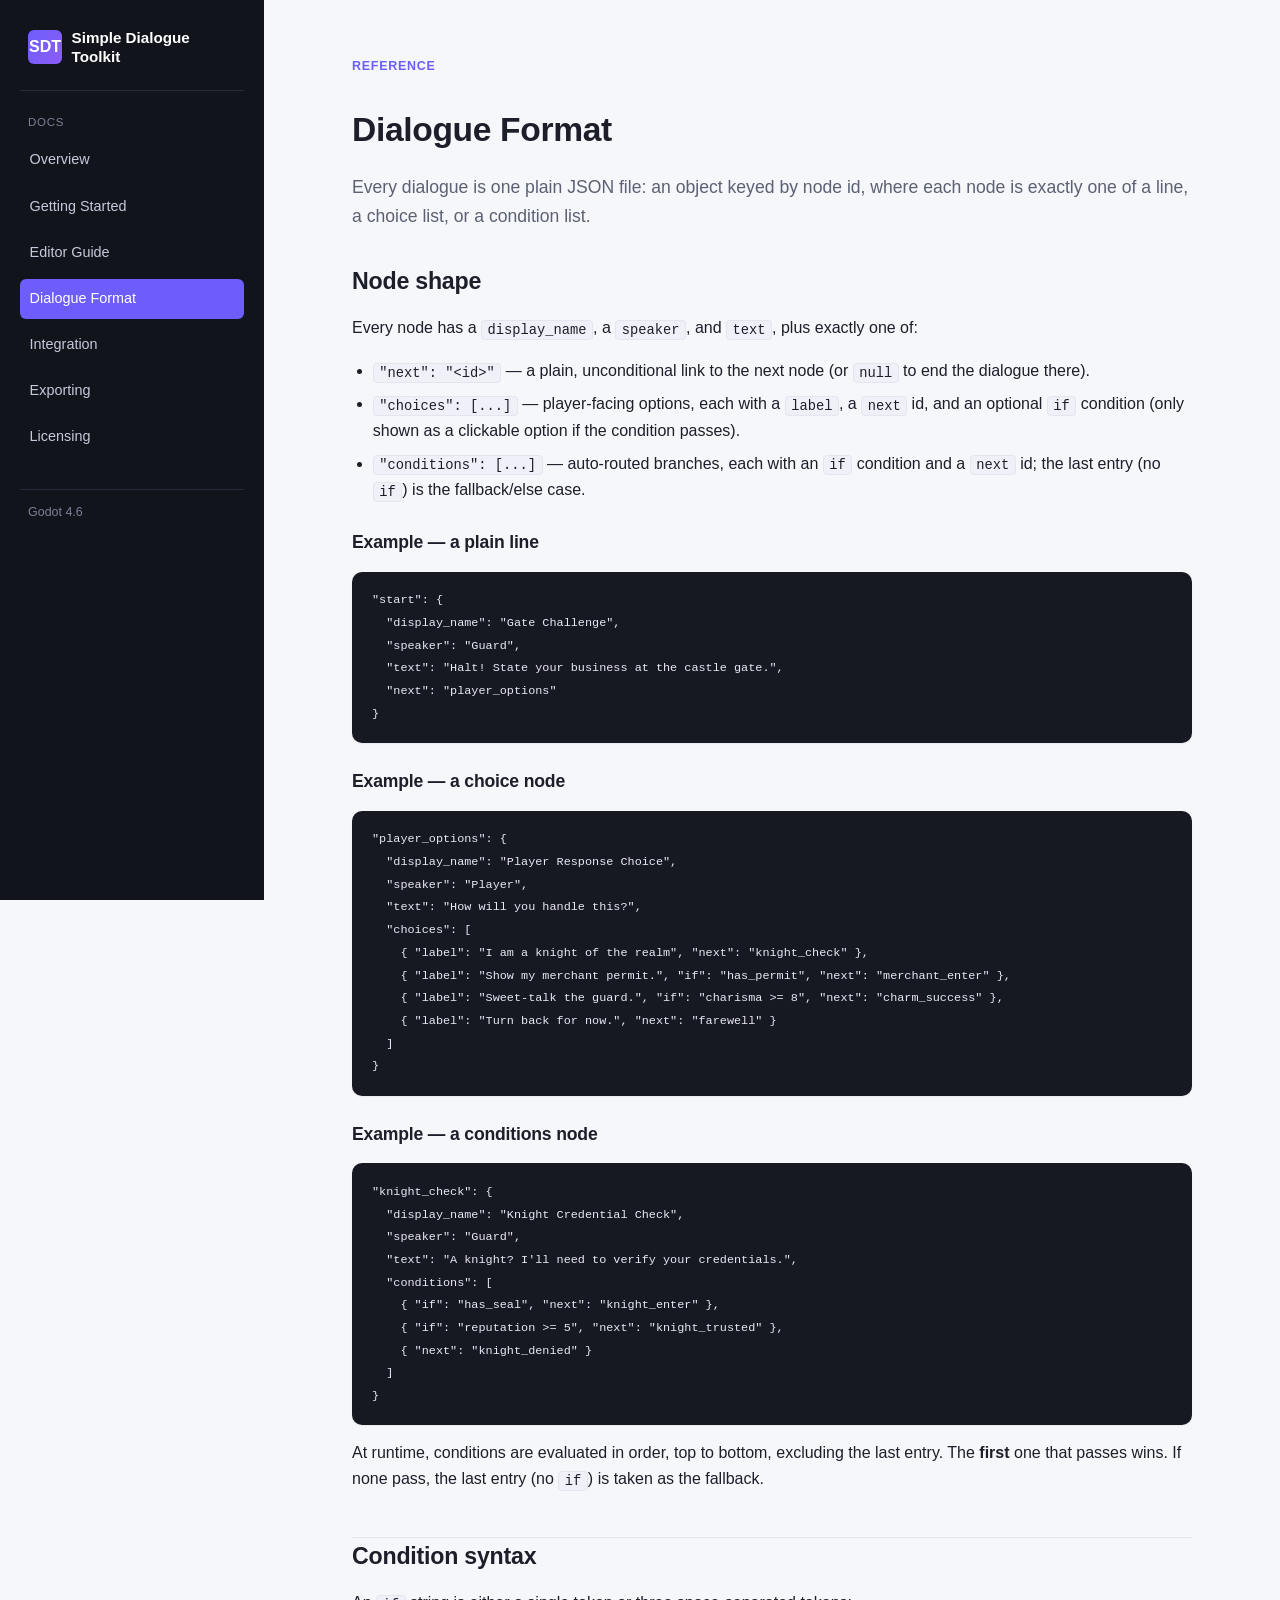
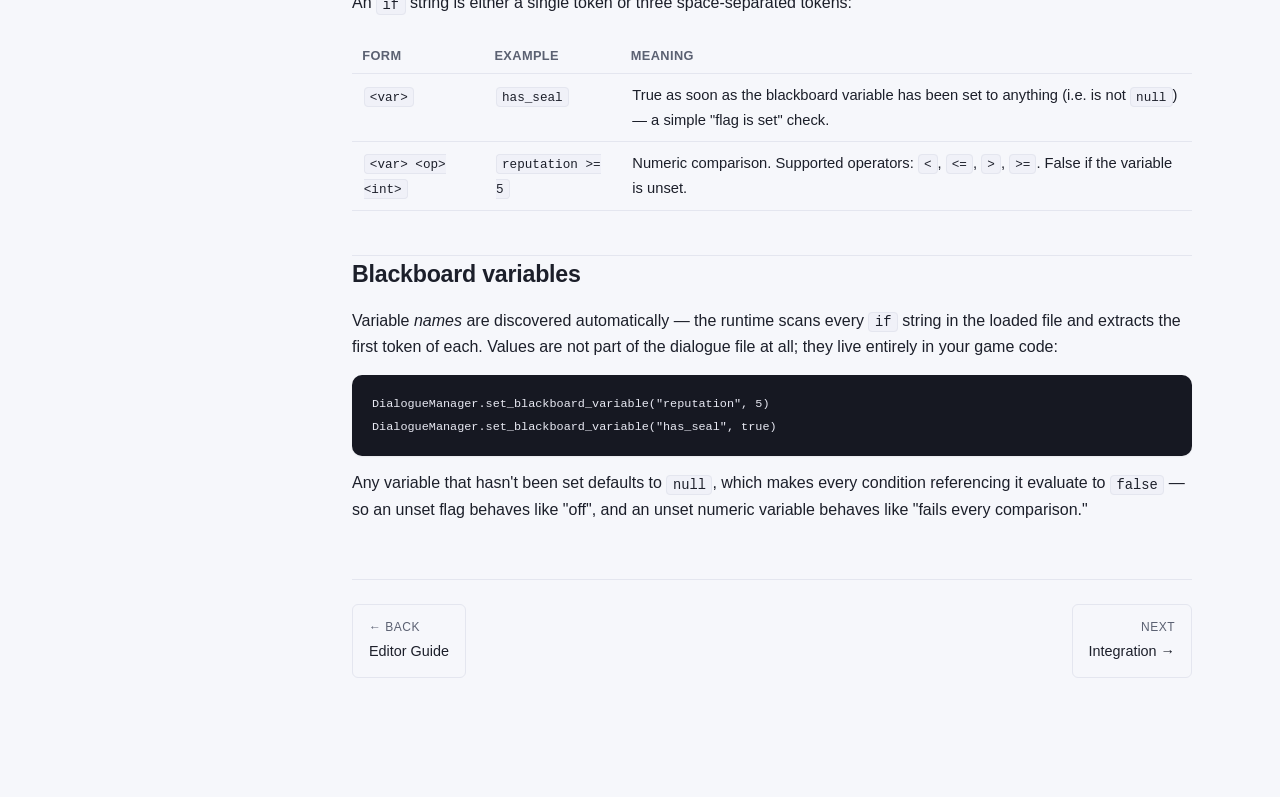
==== dialogue-format.html @ 946a5830 "Update dialogue-format.html" ====
<!DOCTYPE html>
<html lang="en">
<head>
<meta charset="UTF-8">
<meta name="viewport" content="width=device-width, initial-scale=1.0">
<title>Dialogue Format · Dialogue Graph Toolkit Docs</title>
<link rel="stylesheet" href="assets/css/style.css">
</head>
<body>
<button class="nav-toggle" aria-label="Toggle navigation">☰</button>
<div class="layout">
  <nav class="sidebar">
    <div class="sidebar-brand">
      <span class="brand-mark">SDT</span>
      <span class="brand-name">Simple Dialogue <br>Toolkit</span>
    </div>
    <div class="sidebar-section-label">Docs</div>
    <ul class="nav-list">
      <li><a href="index.html">Overview</a></li>
      <li><a href="getting-started.html">Getting Started</a></li>
      <li><a href="editor-guide.html">Editor Guide</a></li>
      <li><a href="dialogue-format.html">Dialogue Format</a></li>
      <li><a href="integration.html">Integration</a></li>
      <li><a href="exporting.html">Exporting</a></li>
      <li><a href="licensing.html">Licensing</a></li>
    </ul>
    <div class="sidebar-footer">Godot 4.6</div>
  </nav>

  <main class="content">
    <div class="content-inner">
      <div class="page-header">
        <span class="eyebrow">Reference</span>
        <h1>Dialogue Format</h1>
        <p class="lede">Every dialogue is one plain JSON file: an object keyed by node
        id, where each node is exactly one of a line, a choice list, or a condition
        list.</p>
      </div>

      <h2>Node shape</h2>
      <p>Every node has a <code>display_name</code>, a <code>speaker</code>, and
      <code>text</code>, plus exactly one of:</p>
      <ul>
        <li><code>"next": "&lt;id&gt;"</code> — a plain, unconditional link to the next
        node (or <code>null</code> to end the dialogue there).</li>
        <li><code>"choices": [...]</code> — player-facing options, each with a
        <code>label</code>, a <code>next</code> id, and an optional <code>if</code>
        condition (only shown as a clickable option if the condition passes).</li>
        <li><code>"conditions": [...]</code> — auto-routed branches, each with an
        <code>if</code> condition and a <code>next</code> id; the last entry (no
        <code>if</code>) is the fallback/else case.</li>
      </ul>

      <h3>Example — a plain line</h3>
      <pre><code>"start": {
  "display_name": "Gate Challenge",
  "speaker": "Guard",
  "text": "Halt! State your business at the castle gate.",
  "next": "player_options"
}</code></pre>

      <h3>Example — a choice node</h3>
      <pre><code>"player_options": {
  "display_name": "Player Response Choice",
  "speaker": "Player",
  "text": "How will you handle this?",
  "choices": [
    { "label": "I am a knight of the realm", "next": "knight_check" },
    { "label": "Show my merchant permit.", "if": "has_permit", "next": "merchant_enter" },
    { "label": "Sweet-talk the guard.", "if": "charisma >= 8", "next": "charm_success" },
    { "label": "Turn back for now.", "next": "farewell" }
  ]
}</code></pre>

      <h3>Example — a conditions node</h3>
      <pre><code>"knight_check": {
  "display_name": "Knight Credential Check",
  "speaker": "Guard",
  "text": "A knight? I'll need to verify your credentials.",
  "conditions": [
    { "if": "has_seal", "next": "knight_enter" },
    { "if": "reputation >= 5", "next": "knight_trusted" },
    { "next": "knight_denied" }
  ]
}</code></pre>
      <p>At runtime, conditions are evaluated in order, top to bottom, excluding the
      last entry. The <strong>first</strong> one that passes wins. If none pass, the
      last entry (no <code>if</code>) is taken as the fallback.</p>

      <h2>Condition syntax</h2>
      <p>An <code>if</code> string is either a single token or three space-separated
      tokens:</p>
      <table>
        <tr><th>Form</th><th>Example</th><th>Meaning</th></tr>
        <tr>
          <td><code>&lt;var&gt;</code></td>
          <td><code>has_seal</code></td>
          <td>True as soon as the blackboard variable has been set to anything (i.e. is
          not <code>null</code>) — a simple "flag is set" check.</td>
        </tr>
        <tr>
          <td><code>&lt;var&gt; &lt;op&gt; &lt;int&gt;</code></td>
          <td><code>reputation &gt;= 5</code></td>
          <td>Numeric comparison. Supported operators:
          <code>&lt;</code>, <code>&lt;=</code>, <code>&gt;</code>, <code>&gt;=</code>.
          False if the variable is unset.</td>
        </tr>
      </table>

      <h2>Blackboard variables</h2>
      <p>Variable <em>names</em> are discovered automatically — the runtime scans every
      <code>if</code> string in the loaded file and extracts the first token of each.
      Values are not part of the dialogue file at all; they live entirely in your game
      code:</p>
      <pre><code>DialogueManager.set_blackboard_variable("reputation", 5)
DialogueManager.set_blackboard_variable("has_seal", true)</code></pre>
      <p>Any variable that hasn't been set defaults to <code>null</code>, which makes
      every condition referencing it evaluate to <code>false</code> — so an
      unset flag behaves like "off", and an unset numeric variable behaves like
      "fails every comparison."</p>

      <div class="next-prev">
        <a href="editor-guide.html">
          <span class="direction">← Back</span>
          Editor Guide
        </a>
        <a class="to-end" href="integration.html">
          <span class="direction">Next</span>
          Integration →
        </a>
      </div>
    </div>
  </main>
</div>
<script src="assets/js/site.js"></script>
</body>
</html>
---- assets/css/style.css ----
/* ==========================================================================
   Dialogue Graph Toolkit — Documentation Site Stylesheet
   --------------------------------------------------------------------------
   Everything you're likely to want to reskin lives in the :root variables
   below. Change a color or font here and it updates across every page.
   ========================================================================== */

:root {
  /* Brand */
  --color-primary: #6d5efc;
  --color-primary-dark: #5645e0;
  --color-primary-light: #efedff;

  /* Accents (mirrors the editor's node-type coloring language) */
  --color-accent-amber: #e8a33d;   /* conditional choices */
  --color-accent-purple: #8b5cf6;  /* condition branches */
  --color-accent-green: #2fb673;   /* success / reachable */
  --color-accent-red: #e35d6a;     /* warnings / delete actions */

  /* Sidebar */
  --sidebar-width: 264px;
  --color-sidebar-bg: #12141c;
  --color-sidebar-bg-alt: #1a1d29;
  --color-sidebar-text: #c7c9db;
  --color-sidebar-text-muted: #7d8096;
  --color-sidebar-border: #262a3a;

  /* Content surface */
  --color-bg: #f6f7fb;
  --color-surface: #ffffff;
  --color-surface-alt: #f0f1f8;
  --color-text: #1c1f2a;
  --color-text-muted: #5b6172;
  --color-border: #e4e6ef;

  /* Code */
  --color-code-bg: #161822;
  --color-code-text: #e8e9f3;
  --color-code-muted: #8890b5;

  /* Type */
  --font-sans: "Inter", -apple-system, BlinkMacSystemFont, "Segoe UI", Roboto,
    Helvetica, Arial, sans-serif;
  --font-mono: "JetBrains Mono", "Fira Code", SFMono-Regular, Consolas,
    "Liberation Mono", Menlo, monospace;

  /* Misc */
  --radius-sm: 6px;
  --radius-md: 10px;
  --radius-lg: 16px;
  --shadow-sm: 0 1px 2px rgba(15, 17, 23, 0.06);
  --shadow-md: 0 8px 24px rgba(15, 17, 23, 0.08);
  --content-max-width: 840px;
  --transition: 150ms ease;
}

/* Optional: automatic dark mode for the content surface.
   Delete this block if you'd rather keep a single fixed theme. */
@media (prefers-color-scheme: dark) {
  :root {
    --color-bg: #0f1117;
    --color-surface: #171a24;
    --color-surface-alt: #1d2130;
    --color-text: #e7e8f2;
    --color-text-muted: #9799b3;
    --color-border: #2b2f42;
    --color-primary-light: #221f3d;
  }
}

/* ── Reset & base ─────────────────────────────────────────────────────── */

*,
*::before,
*::after {
  box-sizing: border-box;
}

html {
  scroll-behavior: smooth;
}

body {
  margin: 0;
  font-family: var(--font-sans);
  background: var(--color-bg);
  color: var(--color-text);
  line-height: 1.65;
  -webkit-font-smoothing: antialiased;
}

img {
  max-width: 100%;
  display: block;
}

a {
  color: var(--color-primary);
  text-decoration: none;
}

a:hover {
  text-decoration: underline;
}

h1, h2, h3, h4 {
  line-height: 1.25;
  font-weight: 700;
  letter-spacing: -0.01em;
  scroll-margin-top: 2rem;
}

h1 { font-size: 2.1rem; }
h2 {
  font-size: 1.45rem;
  margin-top: 2.75rem;
  padding-top: 0.25rem;
  border-top: 1px solid var(--color-border);
}
h2:first-of-type { border-top: none; margin-top: 1.5rem; }
h3 { font-size: 1.1rem; margin-top: 1.75rem; }

p { margin: 0.9em 0; }

ul, ol {
  padding-left: 1.3em;
}
li { margin: 0.4em 0; }

code {
  font-family: var(--font-mono);
  font-size: 0.86em;
  background: var(--color-surface-alt);
  border: 1px solid var(--color-border);
  padding: 0.12em 0.4em;
  border-radius: 4px;
}

pre {
  background: var(--color-code-bg);
  color: var(--color-code-text);
  padding: 1.1rem 1.25rem;
  border-radius: var(--radius-md);
  overflow-x: auto;
  font-size: 0.86rem;
  box-shadow: var(--shadow-sm);
}

pre code {
  background: none;
  border: none;
  padding: 0;
  color: inherit;
}

kbd {
  font-family: var(--font-mono);
  font-size: 0.82em;
  background: var(--color-surface-alt);
  border: 1px solid var(--color-border);
  border-bottom-width: 2px;
  border-radius: 5px;
  padding: 0.1em 0.5em;
}

hr {
  border: none;
  border-top: 1px solid var(--color-border);
  margin: 2.5rem 0;
}

table {
  width: 100%;
  border-collapse: collapse;
  margin: 1.25rem 0;
  font-size: 0.92rem;
}

th, td {
  text-align: left;
  padding: 0.6em 0.8em;
  border-bottom: 1px solid var(--color-border);
  vertical-align: top;
}

th {
  color: var(--color-text-muted);
  font-weight: 600;
  font-size: 0.8rem;
  text-transform: uppercase;
  letter-spacing: 0.03em;
}

/* ── Layout ───────────────────────────────────────────────────────────── */

.layout {
  display: flex;
  min-height: 100vh;
}

.sidebar {
  width: var(--sidebar-width);
  flex-shrink: 0;
  background: var(--color-sidebar-bg);
  color: var(--color-sidebar-text);
  padding: 1.75rem 1.25rem 2rem;
  position: sticky;
  top: 0;
  height: 100vh;
  overflow-y: auto;
}

.sidebar-brand {
  display: flex;
  align-items: center;
  gap: 0.6rem;
  padding: 0 0.5rem 1.5rem;
  margin-bottom: 0.75rem;
  border-bottom: 1px solid var(--color-sidebar-border);
}

.brand-mark {
  display: inline-flex;
  align-items: center;
  justify-content: center;
  width: 34px;
  height: 34px;
  border-radius: var(--radius-sm);
  background: linear-gradient(135deg, var(--color-primary), var(--color-accent-purple));
  color: #fff;
  font-weight: 700;
  font-size: 1rem;
  flex-shrink: 0;
}

.brand-name {
  font-weight: 700;
  font-size: 0.95rem;
  color: #fff;
  line-height: 1.25;
}

.sidebar-section-label {
  font-size: 0.72rem;
  text-transform: uppercase;
  letter-spacing: 0.06em;
  color: var(--color-sidebar-text-muted);
  padding: 0 0.5rem;
  margin: 1.4rem 0 0.5rem;
}

.nav-list {
  list-style: none;
  padding: 0;
  margin: 0;
}

.nav-list a {
  display: block;
  padding: 0.5rem 0.6rem;
  border-radius: var(--radius-sm);
  color: var(--color-sidebar-text);
  font-size: 0.9rem;
  font-weight: 500;
  text-decoration: none;
  transition: background var(--transition), color var(--transition);
}

.nav-list a:hover {
  background: var(--color-sidebar-bg-alt);
  color: #fff;
}

.nav-list a.active {
  background: var(--color-primary);
  color: #fff;
}

.sidebar-footer {
  margin-top: 2rem;
  padding: 0.75rem 0.5rem 0;
  border-top: 1px solid var(--color-sidebar-border);
  font-size: 0.78rem;
  color: var(--color-sidebar-text-muted);
}

.nav-toggle {
  display: none;
  position: fixed;
  top: 0.9rem;
  left: 0.9rem;
  z-index: 40;
  width: 40px;
  height: 40px;
  border-radius: var(--radius-sm);
  border: 1px solid var(--color-border);
  background: var(--color-surface);
  box-shadow: var(--shadow-sm);
  font-size: 1.1rem;
  cursor: pointer;
}

.content {
  flex: 1;
  min-width: 0;
  padding: 3.25rem 3rem 6rem;
}

.content-inner {
  max-width: var(--content-max-width);
  margin: 0 auto;
}

.page-header {
  margin-bottom: 2rem;
}

.eyebrow {
  display: inline-block;
  font-size: 0.78rem;
  font-weight: 700;
  text-transform: uppercase;
  letter-spacing: 0.06em;
  color: var(--color-primary);
  margin-bottom: 0.6rem;
}

.lede {
  font-size: 1.1rem;
  color: var(--color-text-muted);
  margin-top: 0.5rem;
}

/* ── Components ───────────────────────────────────────────────────────── */

.callout {
  border: 1px solid var(--color-border);
  border-left-width: 4px;
  background: var(--color-surface-alt);
  border-radius: var(--radius-sm);
  padding: 0.9rem 1.1rem;
  margin: 1.5rem 0;
  font-size: 0.94rem;
}

.callout p:first-child { margin-top: 0; }
.callout p:last-child { margin-bottom: 0; }

.callout-title {
  font-weight: 700;
  font-size: 0.82rem;
  text-transform: uppercase;
  letter-spacing: 0.04em;
  margin-bottom: 0.35rem;
  display: block;
}

.callout--note {
  border-left-color: var(--color-primary);
}
.callout--note .callout-title { color: var(--color-primary-dark); }

.callout--warning {
  border-left-color: var(--color-accent-amber);
  background: #fdf6e9;
}
.callout--warning .callout-title { color: #a8722a; }

.callout--bug {
  border-left-color: var(--color-accent-red);
  background: #fdedee;
}
.callout--bug .callout-title { color: #b5333f; }

@media (prefers-color-scheme: dark) {
  .callout--warning { background: #2a2313; }
  .callout--bug { background: #2c1618; }
}

.card-grid {
  display: grid;
  grid-template-columns: repeat(auto-fit, minmax(220px, 1fr));
  gap: 1rem;
  margin: 1.75rem 0;
}

.card {
  background: var(--color-surface);
  border: 1px solid var(--color-border);
  border-radius: var(--radius-md);
  padding: 1.25rem;
  box-shadow: var(--shadow-sm);
}

.card h3 {
  margin-top: 0;
  font-size: 1rem;
  display: flex;
  align-items: center;
  gap: 0.5rem;
}

.card p {
  font-size: 0.9rem;
  color: var(--color-text-muted);
  margin-bottom: 0;
}

.dot {
  display: inline-block;
  width: 9px;
  height: 9px;
  border-radius: 50%;
  flex-shrink: 0;
}

.dot--choice { background: var(--color-primary); }
.dot--choice-if { background: var(--color-accent-amber); }
.dot--condition { background: var(--color-accent-purple); }
.dot--else { background: var(--color-text-muted); }

.badge {
  display: inline-block;
  font-size: 0.72rem;
  font-weight: 700;
  padding: 0.15em 0.55em;
  border-radius: 999px;
  background: var(--color-primary-light);
  color: var(--color-primary-dark);
  text-transform: uppercase;
  letter-spacing: 0.03em;
}

.hero {
  background: linear-gradient(160deg, var(--color-primary) 0%, var(--color-accent-purple) 100%);
  color: #fff;
  border-radius: var(--radius-lg);
  padding: 2.5rem 2.5rem;
  margin-bottom: 2.5rem;
  box-shadow: var(--shadow-md);
}

.hero h1 {
  color: #fff;
  margin-top: 0;
}

.hero p {
  color: rgba(255, 255, 255, 0.9);
  font-size: 1.05rem;
  max-width: 60ch;
}

.hero-actions {
  display: flex;
  gap: 0.75rem;
  margin-top: 1.5rem;
  flex-wrap: wrap;
}

.btn {
  display: inline-flex;
  align-items: center;
  gap: 0.4rem;
  padding: 0.55rem 1.1rem;
  border-radius: var(--radius-sm);
  font-weight: 600;
  font-size: 0.9rem;
  text-decoration: none;
  transition: transform var(--transition), box-shadow var(--transition);
}

.btn:hover { text-decoration: none; transform: translateY(-1px); }

.btn--light {
  background: #fff;
  color: var(--color-primary-dark);
}

.btn--outline {
  background: transparent;
  color: #fff;
  border: 1px solid rgba(255, 255, 255, 0.6);
}

.next-prev {
  display: flex;
  justify-content: space-between;
  gap: 1rem;
  margin-top: 3.5rem;
  padding-top: 1.5rem;
  border-top: 1px solid var(--color-border);
  font-size: 0.9rem;
}

.next-prev a {
  display: block;
  padding: 0.8rem 1rem;
  border: 1px solid var(--color-border);
  border-radius: var(--radius-sm);
  color: var(--color-text);
  max-width: 48%;
}

.next-prev a:hover {
  border-color: var(--color-primary);
  text-decoration: none;
}

.next-prev .direction {
  display: block;
  font-size: 0.75rem;
  color: var(--color-text-muted);
  text-transform: uppercase;
  letter-spacing: 0.04em;
  margin-bottom: 0.15rem;
}

.next-prev .to-end { margin-left: auto; text-align: right; }

/* ── Responsive ───────────────────────────────────────────────────────── */

@media (max-width: 900px) {
  .nav-toggle { display: block; }

  .sidebar {
    position: fixed;
    left: 0;
    top: 0;
    z-index: 30;
    transform: translateX(-100%);
    transition: transform var(--transition);
    box-shadow: var(--shadow-md);
  }

  .sidebar.open {
    transform: translateX(0);
  }

  .content {
    padding: 5rem 1.4rem 4rem;
  }

  .hero {
    padding: 2rem 1.5rem;
  }
}
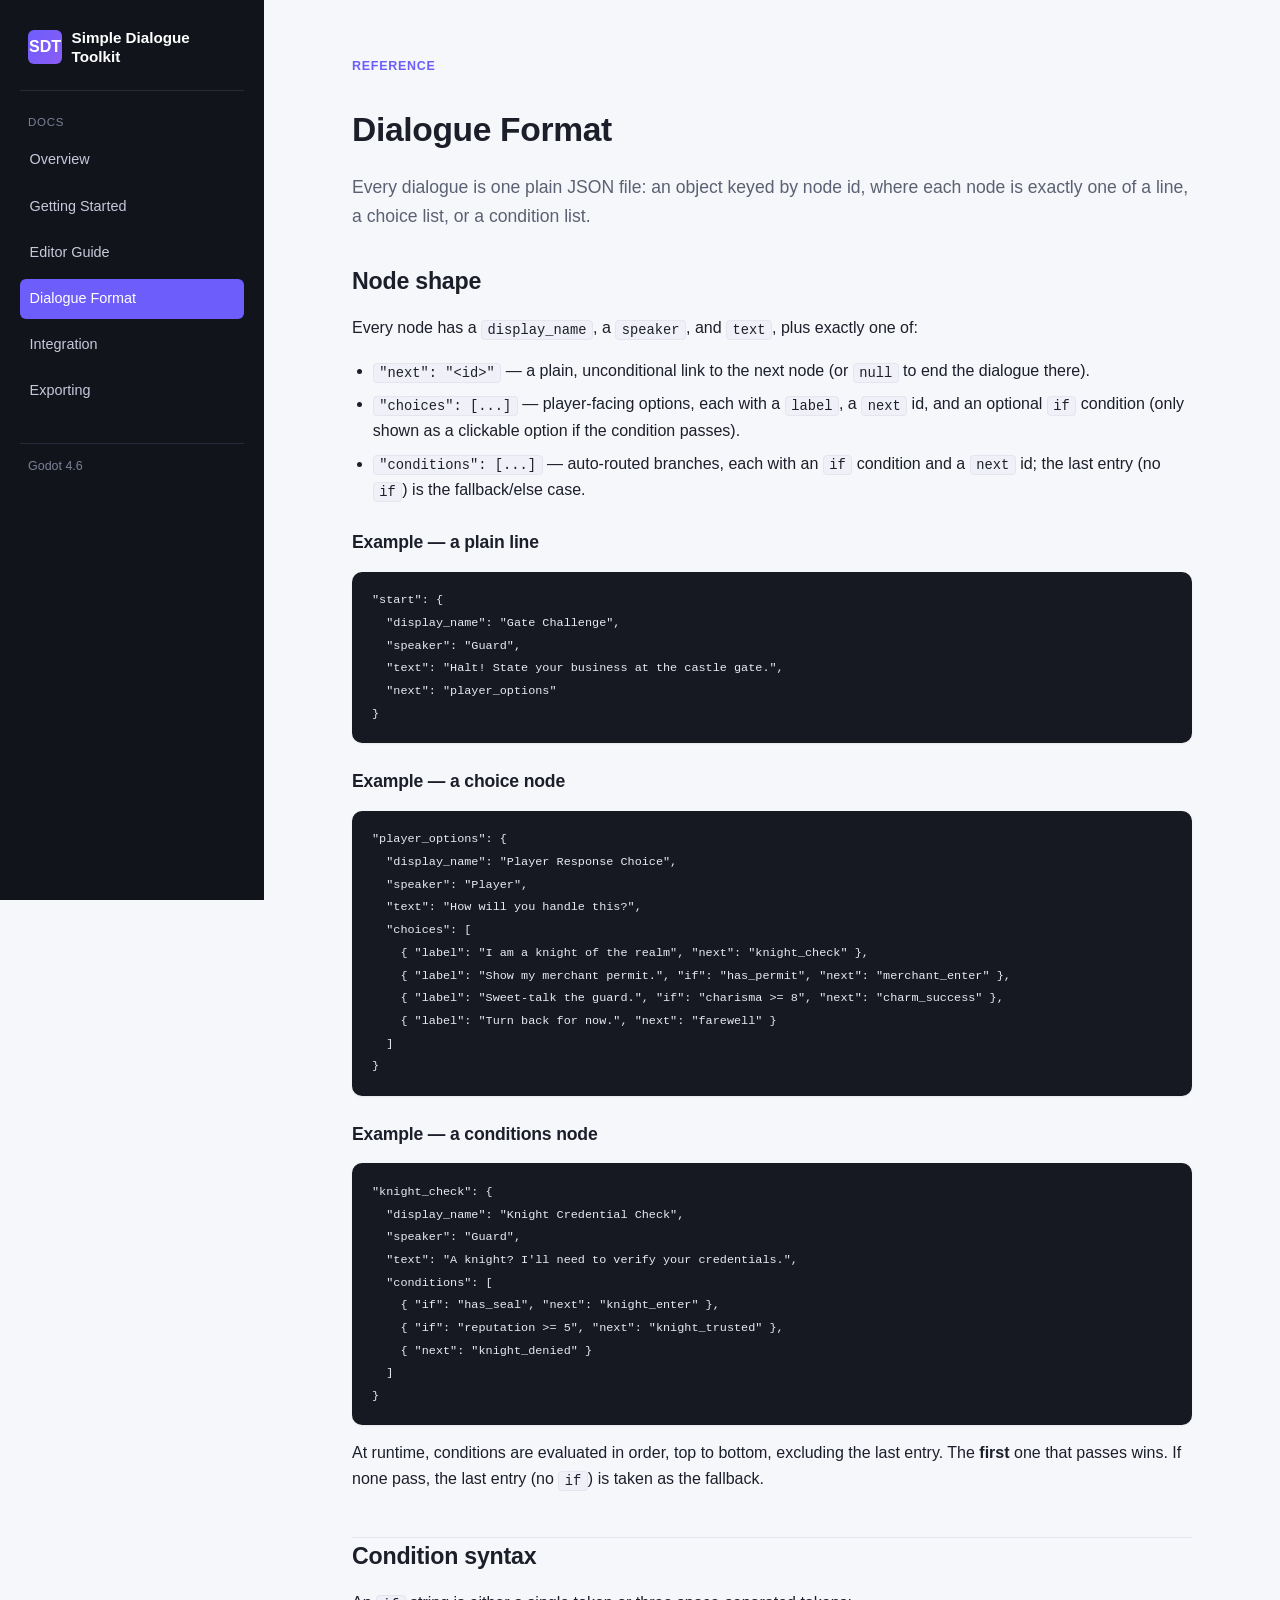
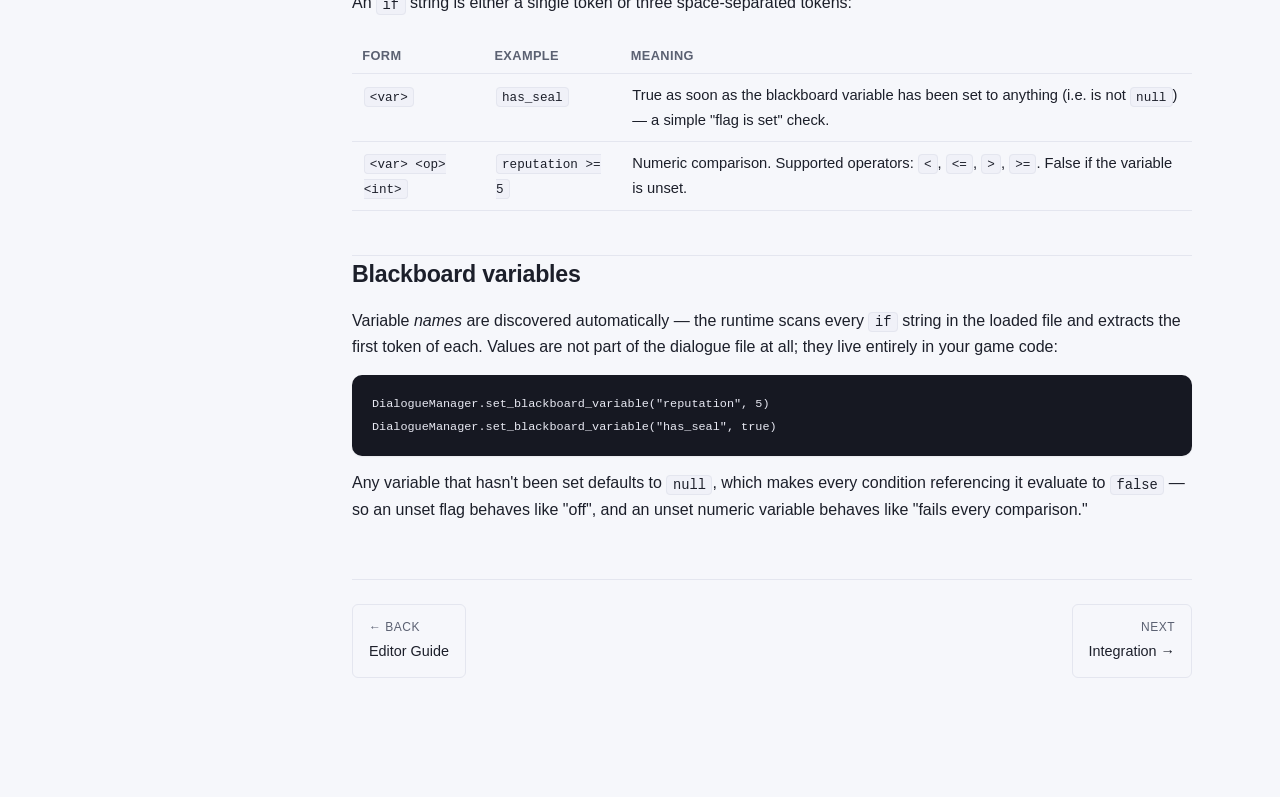
==== commit 734d2eae: "update update" ====
--- a/dialogue-format.html
+++ b/dialogue-format.html
@@ -12,7 +12,7 @@
   <nav class="sidebar">
     <div class="sidebar-brand">
       <span class="brand-mark">SDT</span>
-      <span class="brand-name">Simple Dialogue <br>Toolkit</span>
+      <span class="brand-name">Simple Dialogue<br>Toolkit</span>
     </div>
     <div class="sidebar-section-label">Docs</div>
     <ul class="nav-list">
@@ -22,7 +22,6 @@
       <li><a href="dialogue-format.html">Dialogue Format</a></li>
       <li><a href="integration.html">Integration</a></li>
       <li><a href="exporting.html">Exporting</a></li>
-      <li><a href="licensing.html">Licensing</a></li>
     </ul>
     <div class="sidebar-footer">Godot 4.6</div>
   </nav>
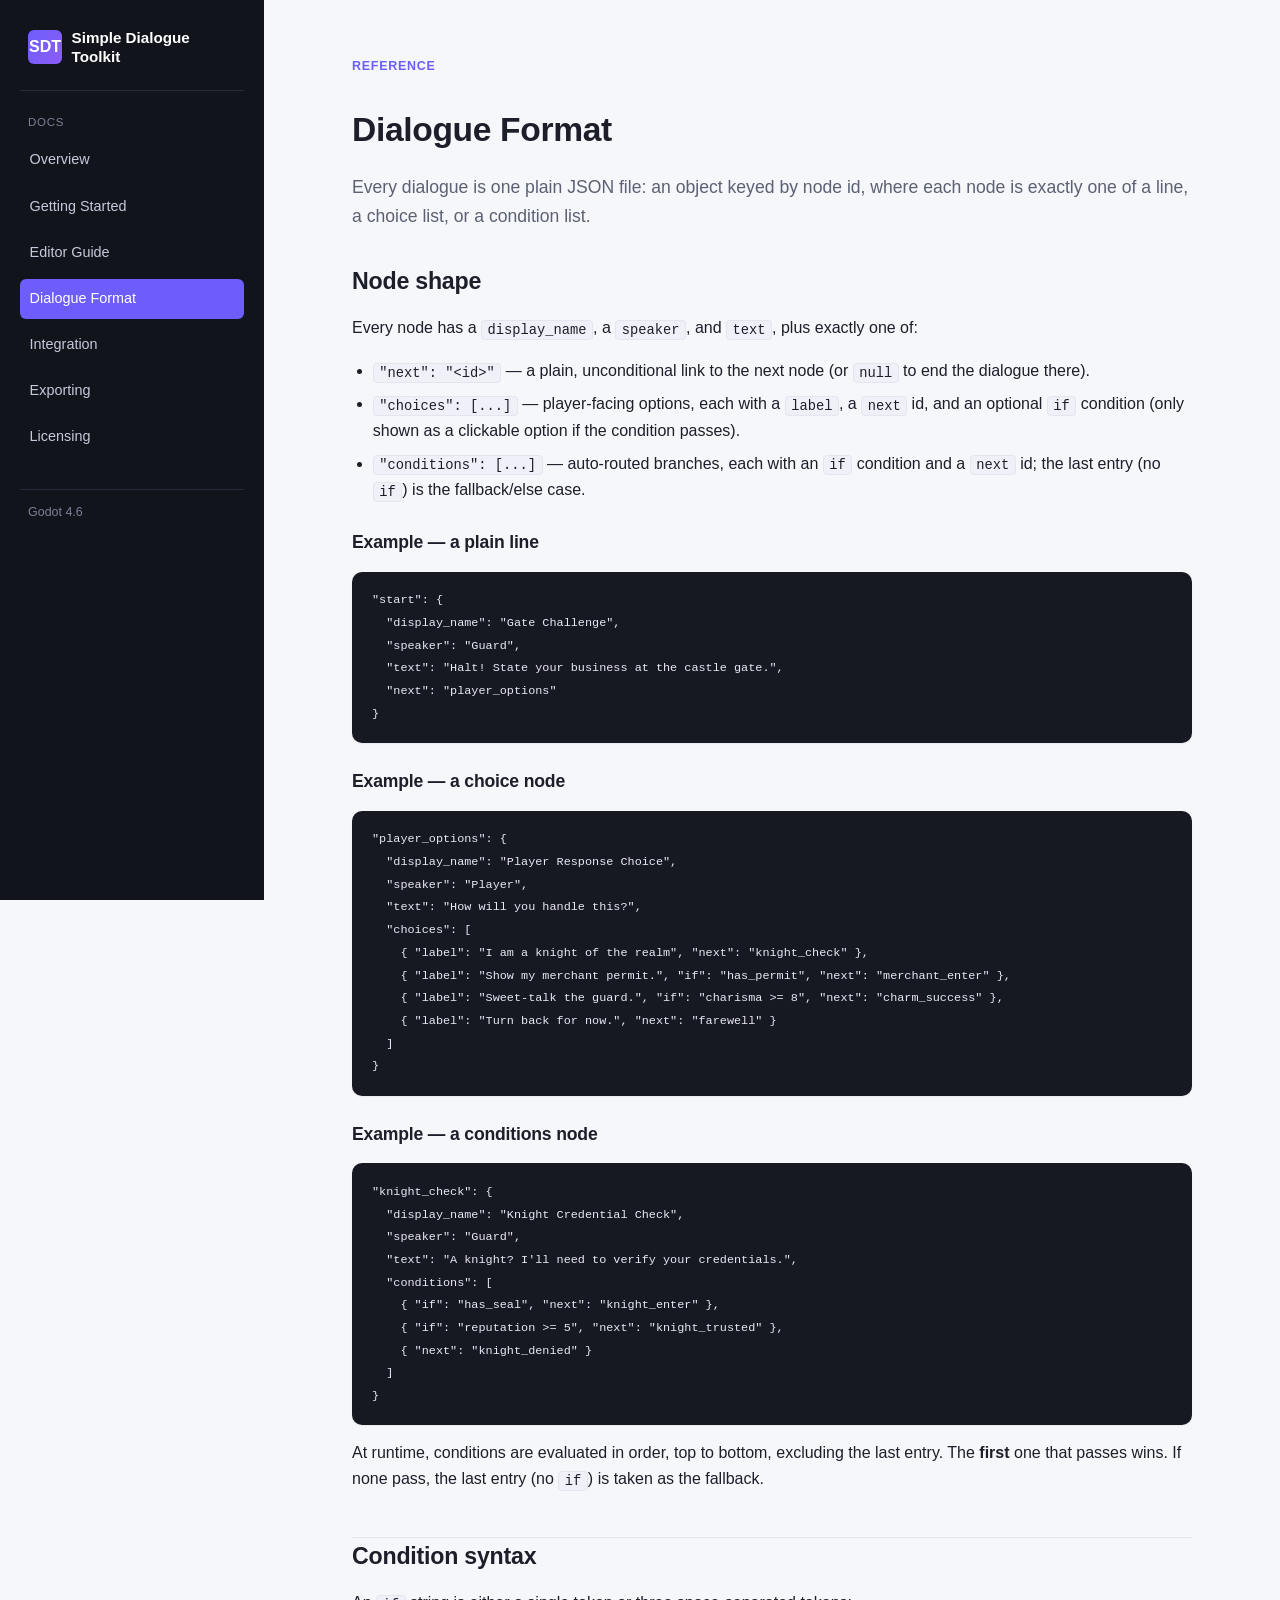
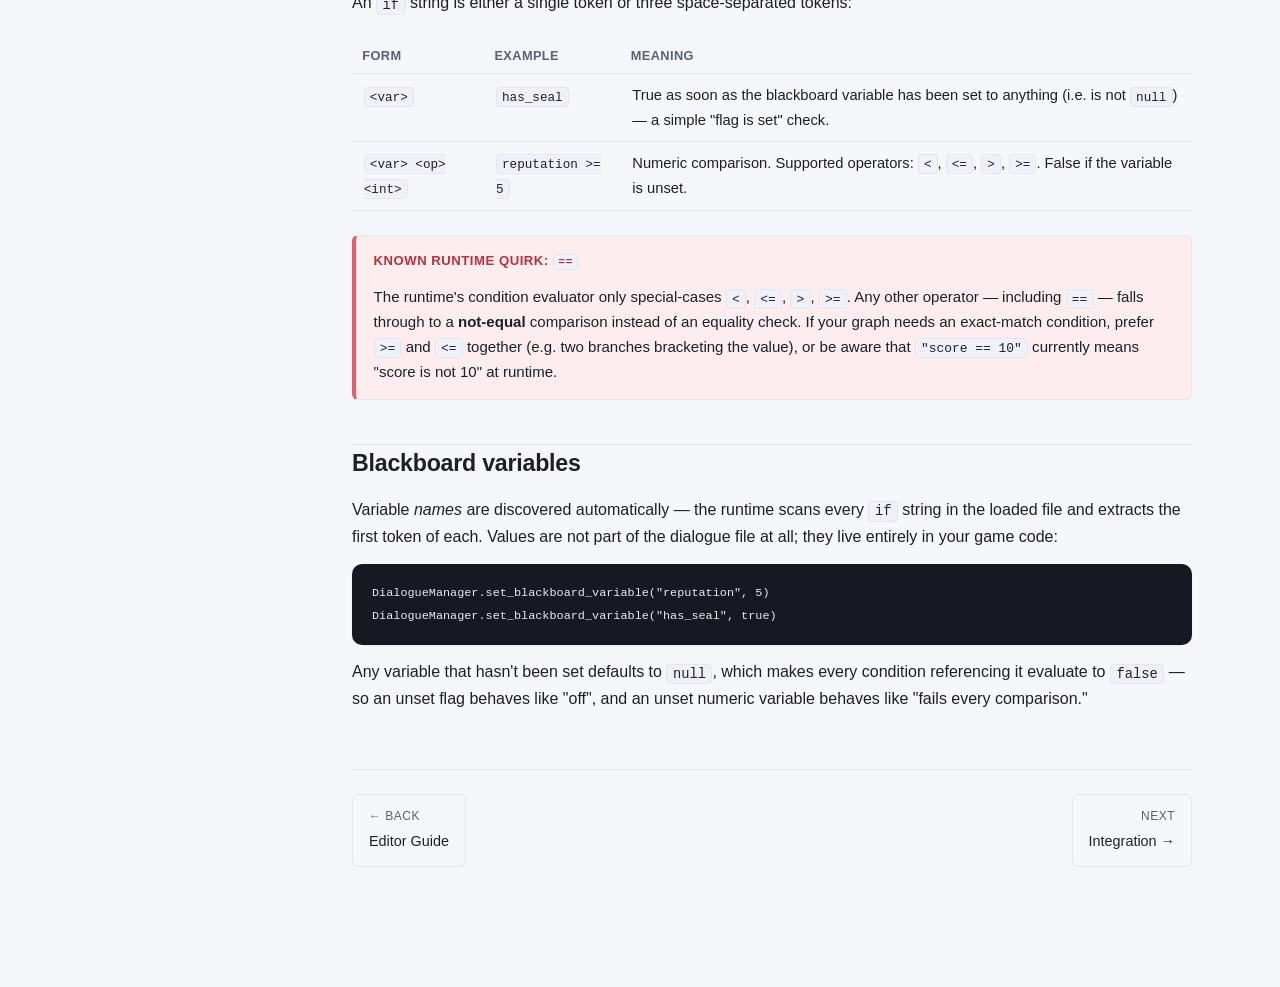
==== commit 4d259d39: "update update" ====
--- a/dialogue-format.html
+++ b/dialogue-format.html
@@ -3,7 +3,7 @@
 <head>
 <meta charset="UTF-8">
 <meta name="viewport" content="width=device-width, initial-scale=1.0">
-<title>Dialogue Format · Dialogue Graph Toolkit Docs</title>
+<title>Dialogue Format · Simple Dialogue Toolkit Docs</title>
 <link rel="stylesheet" href="assets/css/style.css">
 </head>
 <body>
@@ -22,6 +22,7 @@
       <li><a href="dialogue-format.html">Dialogue Format</a></li>
       <li><a href="integration.html">Integration</a></li>
       <li><a href="exporting.html">Exporting</a></li>
+      <li><a href="licensing.html">Licensing</a></li>
     </ul>
     <div class="sidebar-footer">Godot 4.6</div>
   </nav>
@@ -106,6 +107,17 @@
         </tr>
       </table>
 
+      <div class="callout callout--bug">
+        <span class="callout-title">Known runtime quirk: <code>==</code></span>
+        <p>The runtime's condition evaluator only special-cases
+        <code>&lt;</code>, <code>&lt;=</code>, <code>&gt;</code>, <code>&gt;=</code>.
+        Any other operator — including <code>==</code> — falls through to a
+        <strong>not-equal</strong> comparison instead of an equality check. If your
+        graph needs an exact-match condition, prefer <code>&gt;=</code> and
+        <code>&lt;=</code> together (e.g. two branches bracketing the value), or be aware
+        that <code>"score == 10"</code> currently means "score is not 10" at runtime.</p>
+      </div>
+
       <h2>Blackboard variables</h2>
       <p>Variable <em>names</em> are discovered automatically — the runtime scans every
       <code>if</code> string in the loaded file and extracts the first token of each.
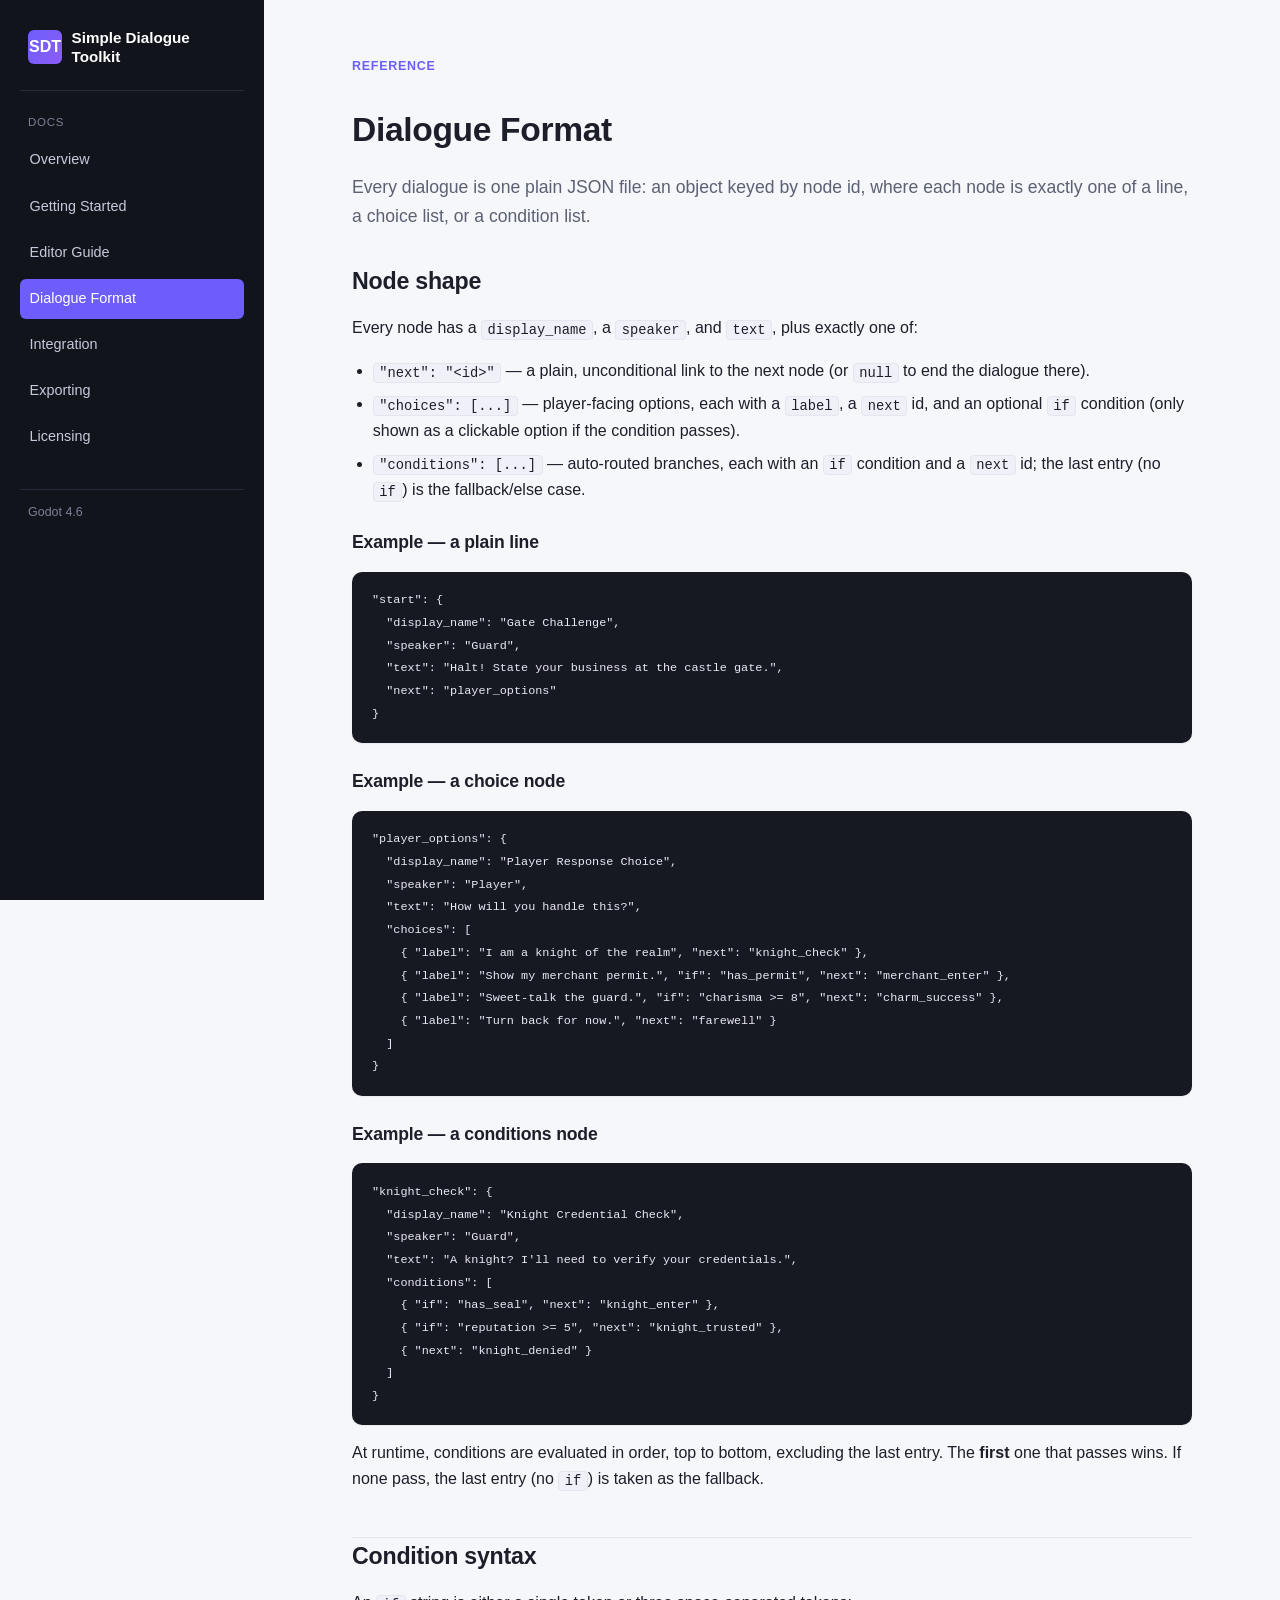
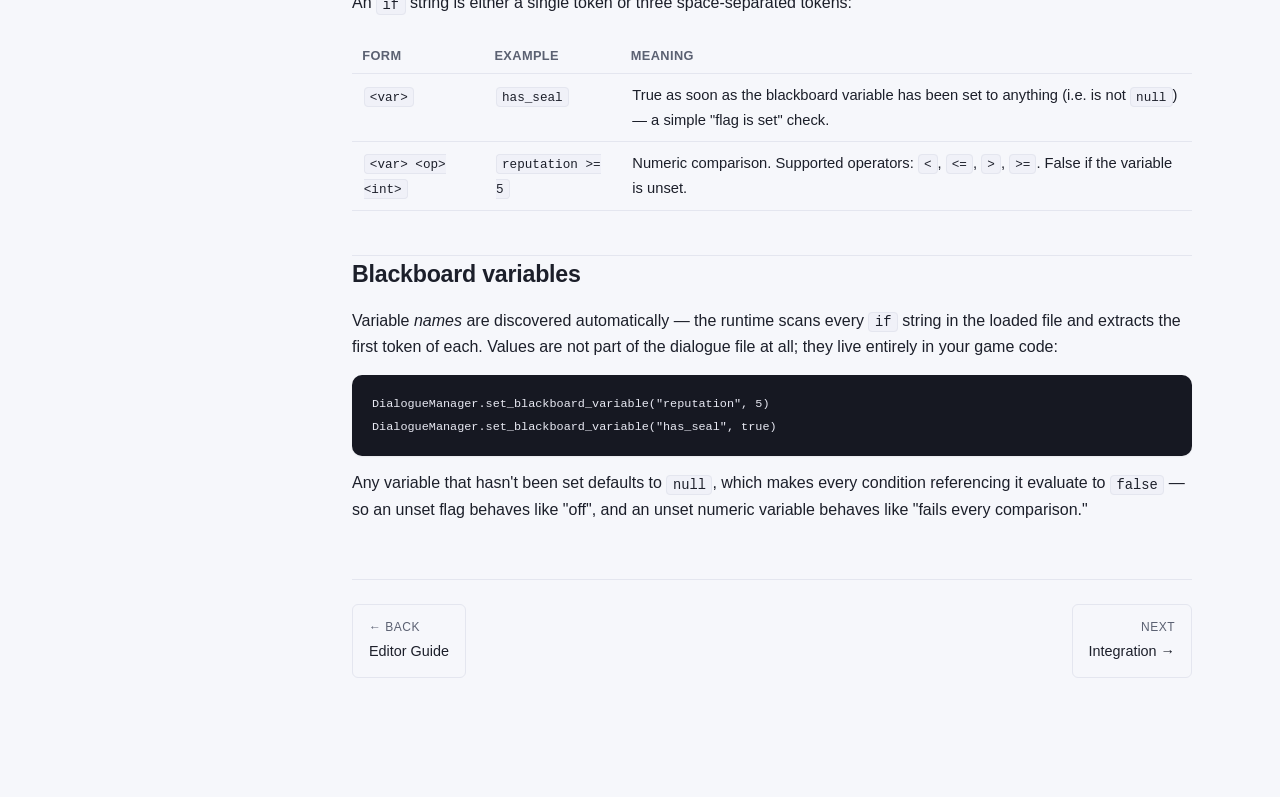
==== commit d42685e5: "update update" ====
--- a/dialogue-format.html
+++ b/dialogue-format.html
@@ -107,17 +107,6 @@
         </tr>
       </table>
 
-      <div class="callout callout--bug">
-        <span class="callout-title">Known runtime quirk: <code>==</code></span>
-        <p>The runtime's condition evaluator only special-cases
-        <code>&lt;</code>, <code>&lt;=</code>, <code>&gt;</code>, <code>&gt;=</code>.
-        Any other operator — including <code>==</code> — falls through to a
-        <strong>not-equal</strong> comparison instead of an equality check. If your
-        graph needs an exact-match condition, prefer <code>&gt;=</code> and
-        <code>&lt;=</code> together (e.g. two branches bracketing the value), or be aware
-        that <code>"score == 10"</code> currently means "score is not 10" at runtime.</p>
-      </div>
-
       <h2>Blackboard variables</h2>
       <p>Variable <em>names</em> are discovered automatically — the runtime scans every
       <code>if</code> string in the loaded file and extracts the first token of each.
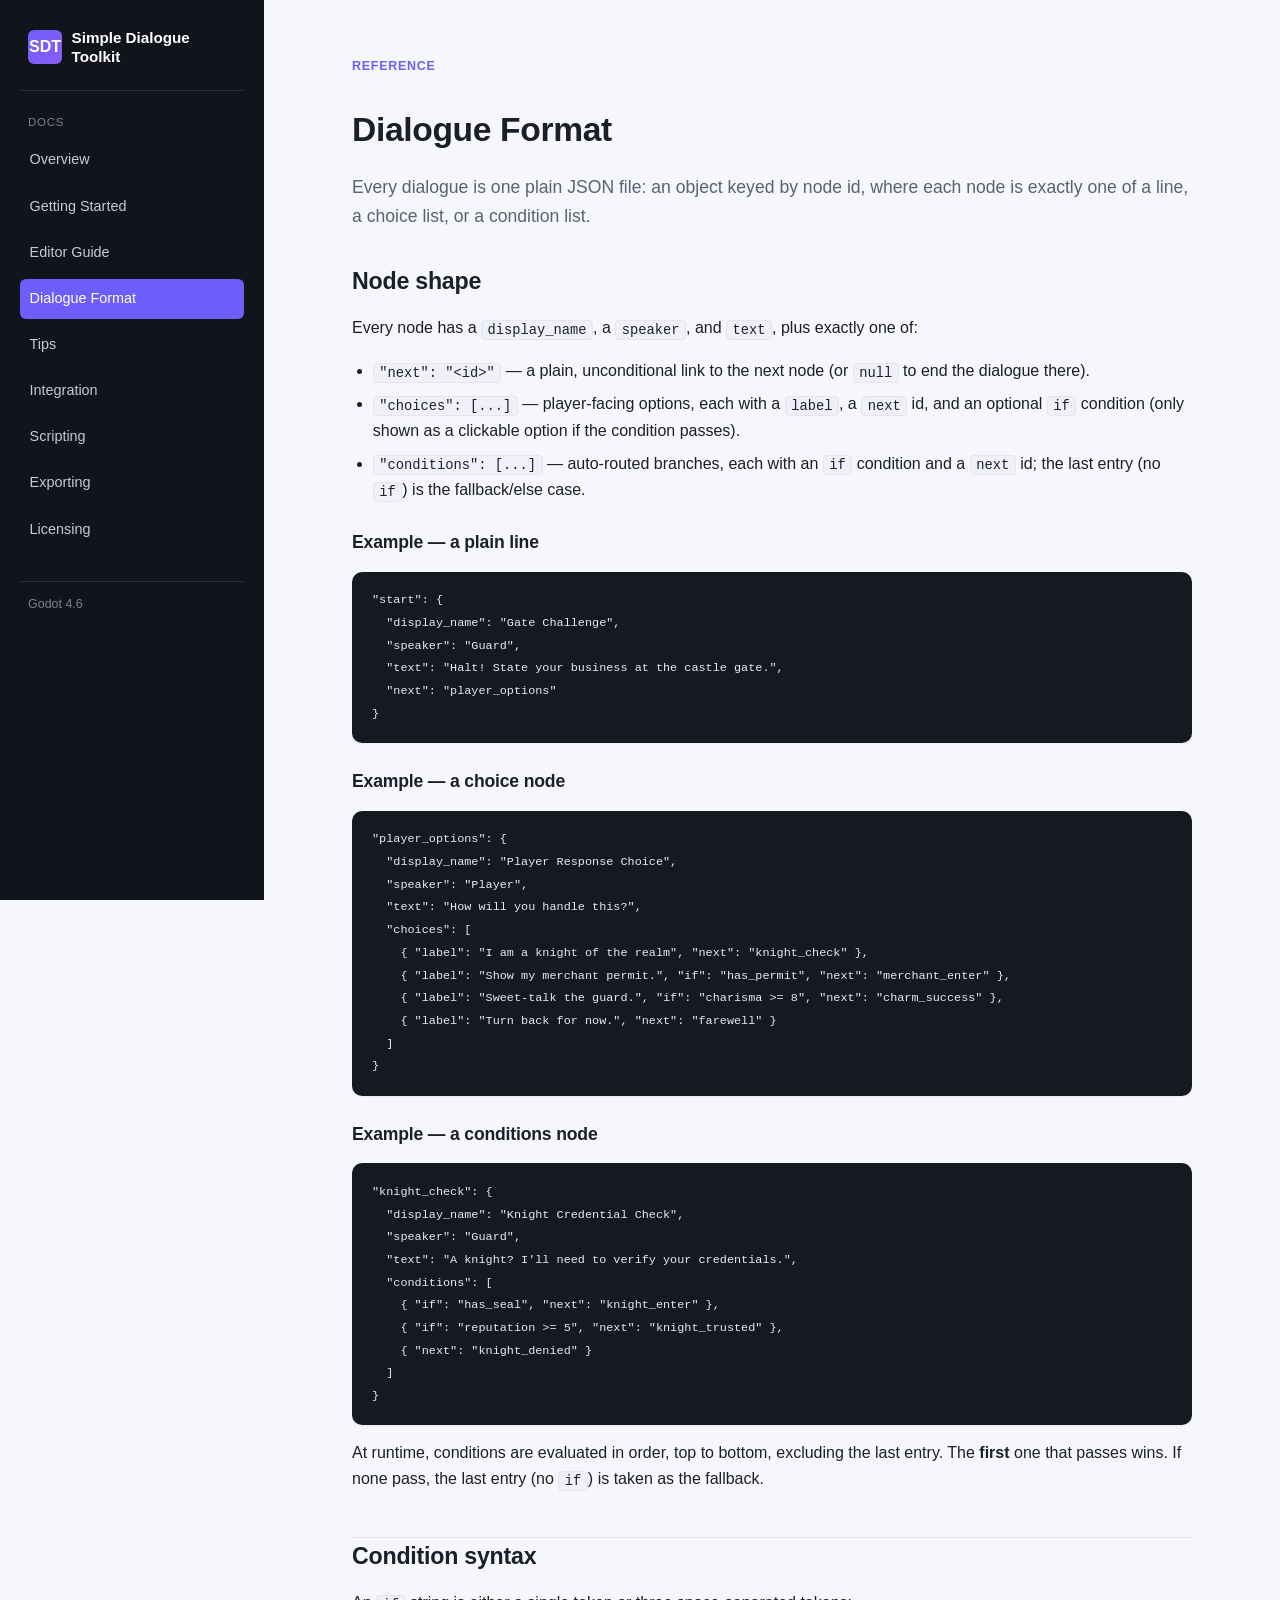
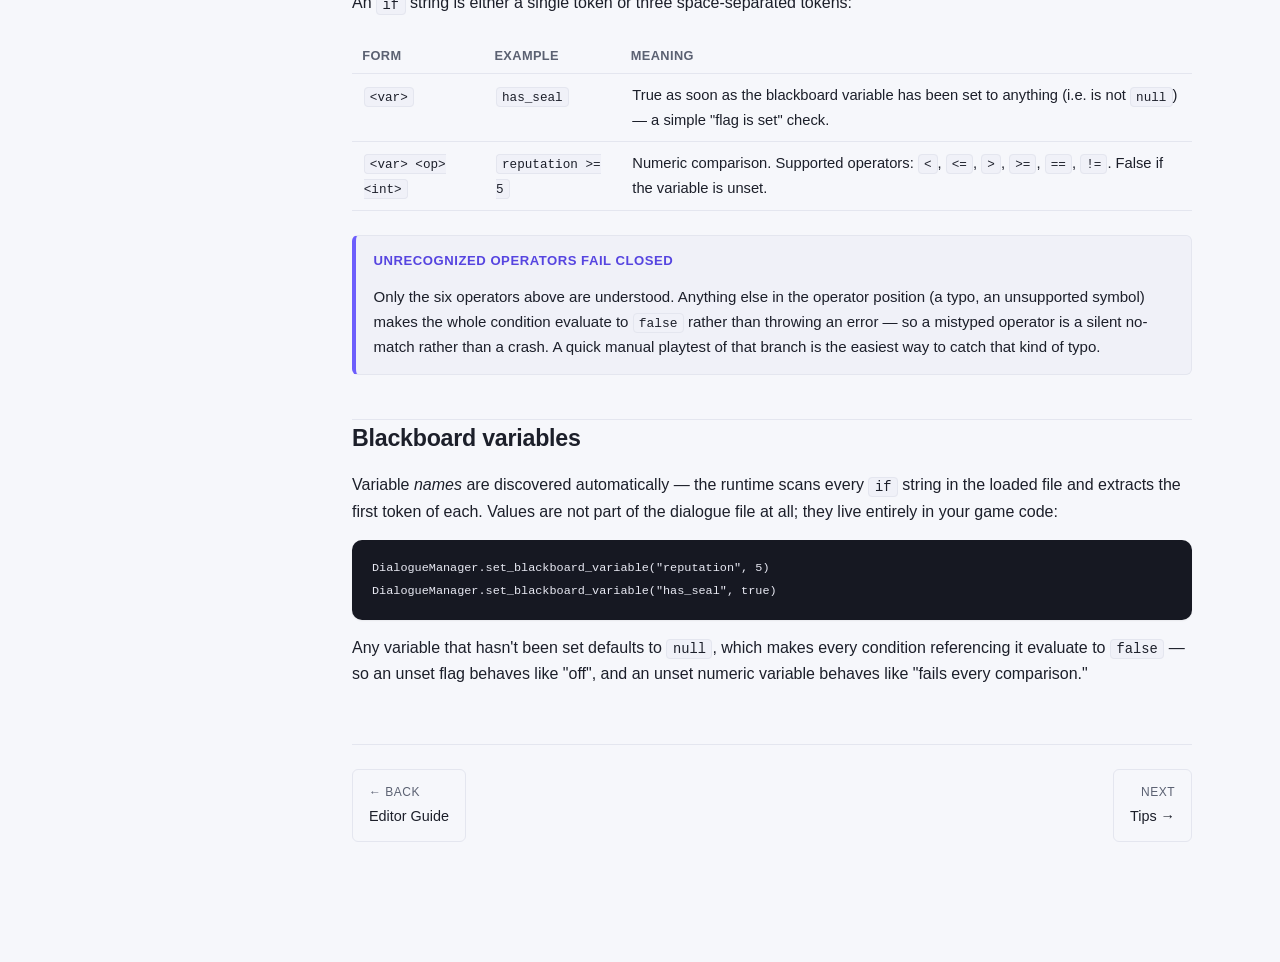
==== commit 4c6e4eb7: "update doc update doc" ====
--- a/dialogue-format.html
+++ b/dialogue-format.html
@@ -20,7 +20,9 @@
       <li><a href="getting-started.html">Getting Started</a></li>
       <li><a href="editor-guide.html">Editor Guide</a></li>
       <li><a href="dialogue-format.html">Dialogue Format</a></li>
+      <li><a href="tips.html">Tips</a></li>
       <li><a href="integration.html">Integration</a></li>
+      <li><a href="scripting.html">Scripting</a></li>
       <li><a href="exporting.html">Exporting</a></li>
       <li><a href="licensing.html">Licensing</a></li>
     </ul>
@@ -102,10 +104,19 @@
           <td><code>&lt;var&gt; &lt;op&gt; &lt;int&gt;</code></td>
           <td><code>reputation &gt;= 5</code></td>
           <td>Numeric comparison. Supported operators:
-          <code>&lt;</code>, <code>&lt;=</code>, <code>&gt;</code>, <code>&gt;=</code>.
-          False if the variable is unset.</td>
+          <code>&lt;</code>, <code>&lt;=</code>, <code>&gt;</code>, <code>&gt;=</code>,
+          <code>==</code>, <code>!=</code>. False if the variable is unset.</td>
         </tr>
       </table>
+
+      <div class="callout callout--note">
+        <span class="callout-title">Unrecognized operators fail closed</span>
+        <p>Only the six operators above are understood. Anything else in the operator
+        position (a typo, an unsupported symbol) makes the whole condition evaluate to
+        <code>false</code> rather than throwing an error — so a mistyped operator is a
+        silent no-match rather than a crash. A quick manual playtest of that branch is
+        the easiest way to catch that kind of typo.</p>
+      </div>
 
       <h2>Blackboard variables</h2>
       <p>Variable <em>names</em> are discovered automatically — the runtime scans every
@@ -124,9 +135,9 @@
           <span class="direction">← Back</span>
           Editor Guide
         </a>
-        <a class="to-end" href="integration.html">
+        <a class="to-end" href="tips.html">
           <span class="direction">Next</span>
-          Integration →
+          Tips →
         </a>
       </div>
     </div>
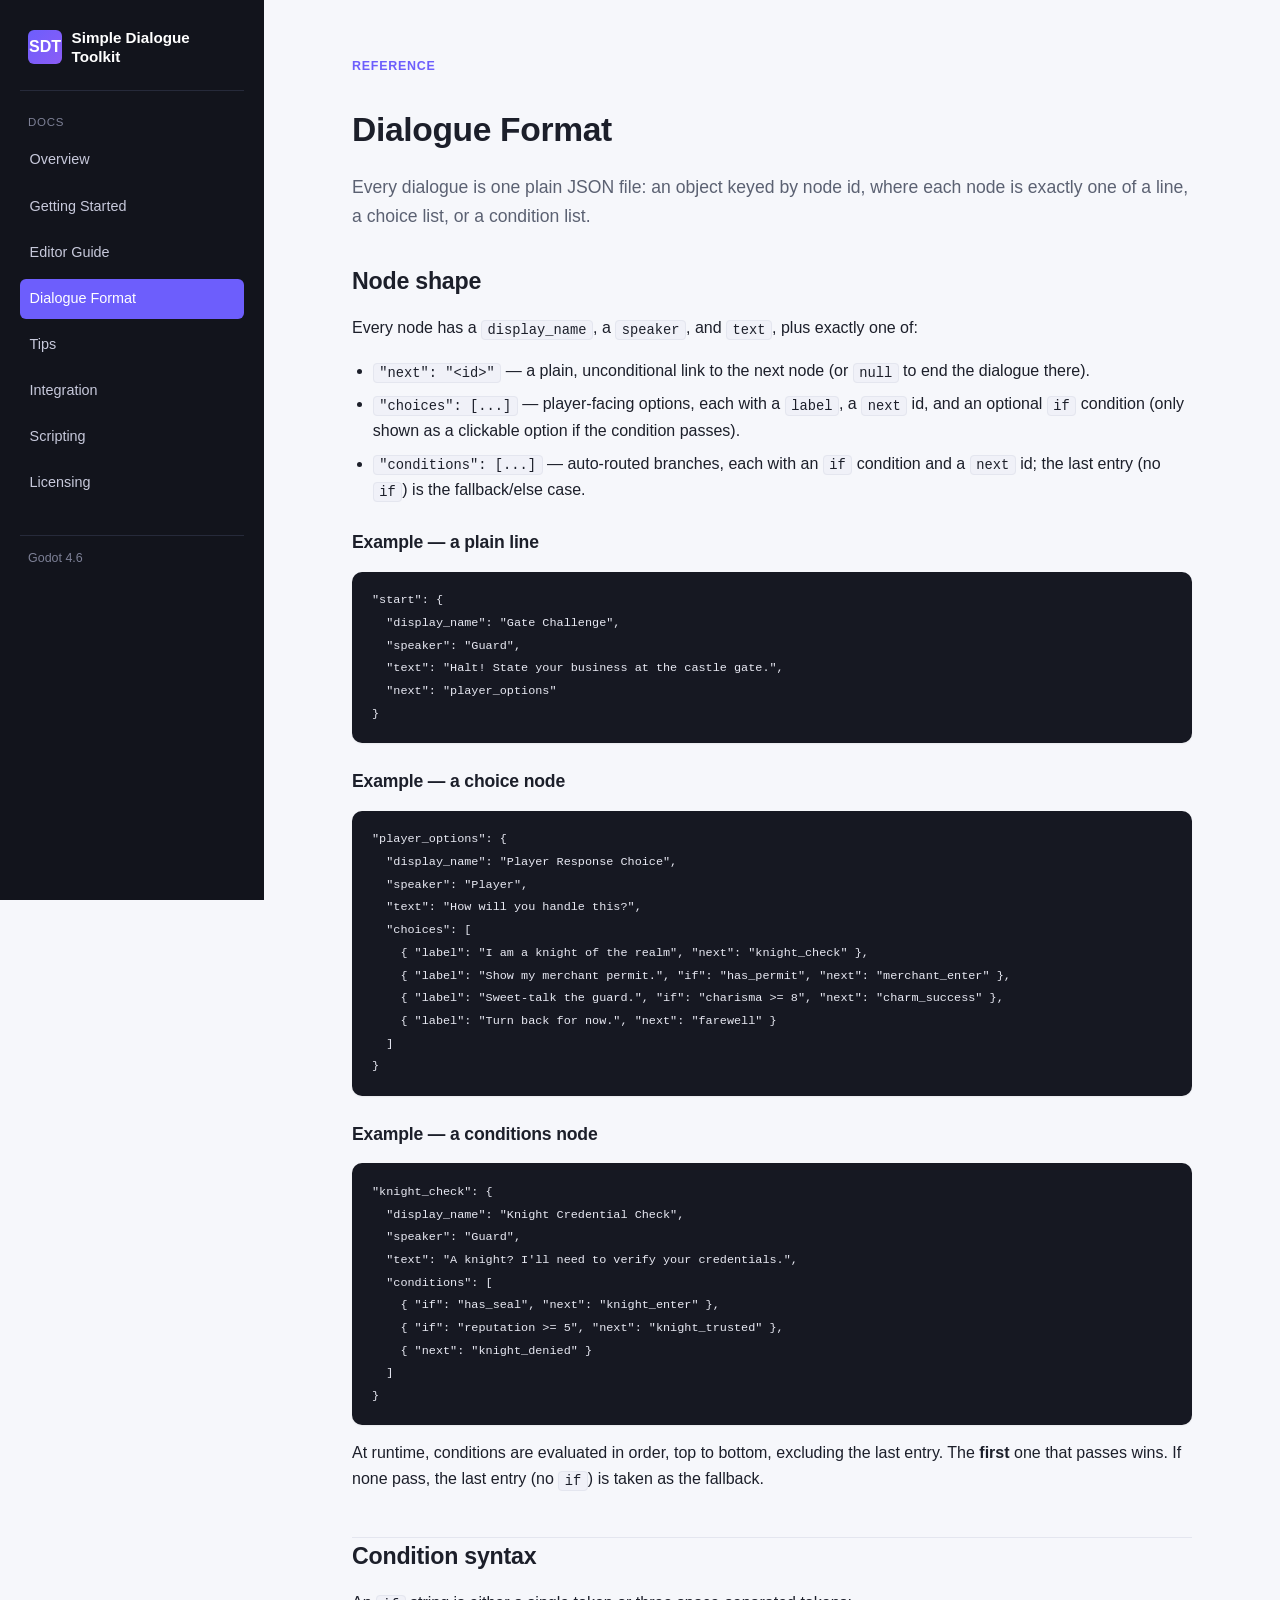
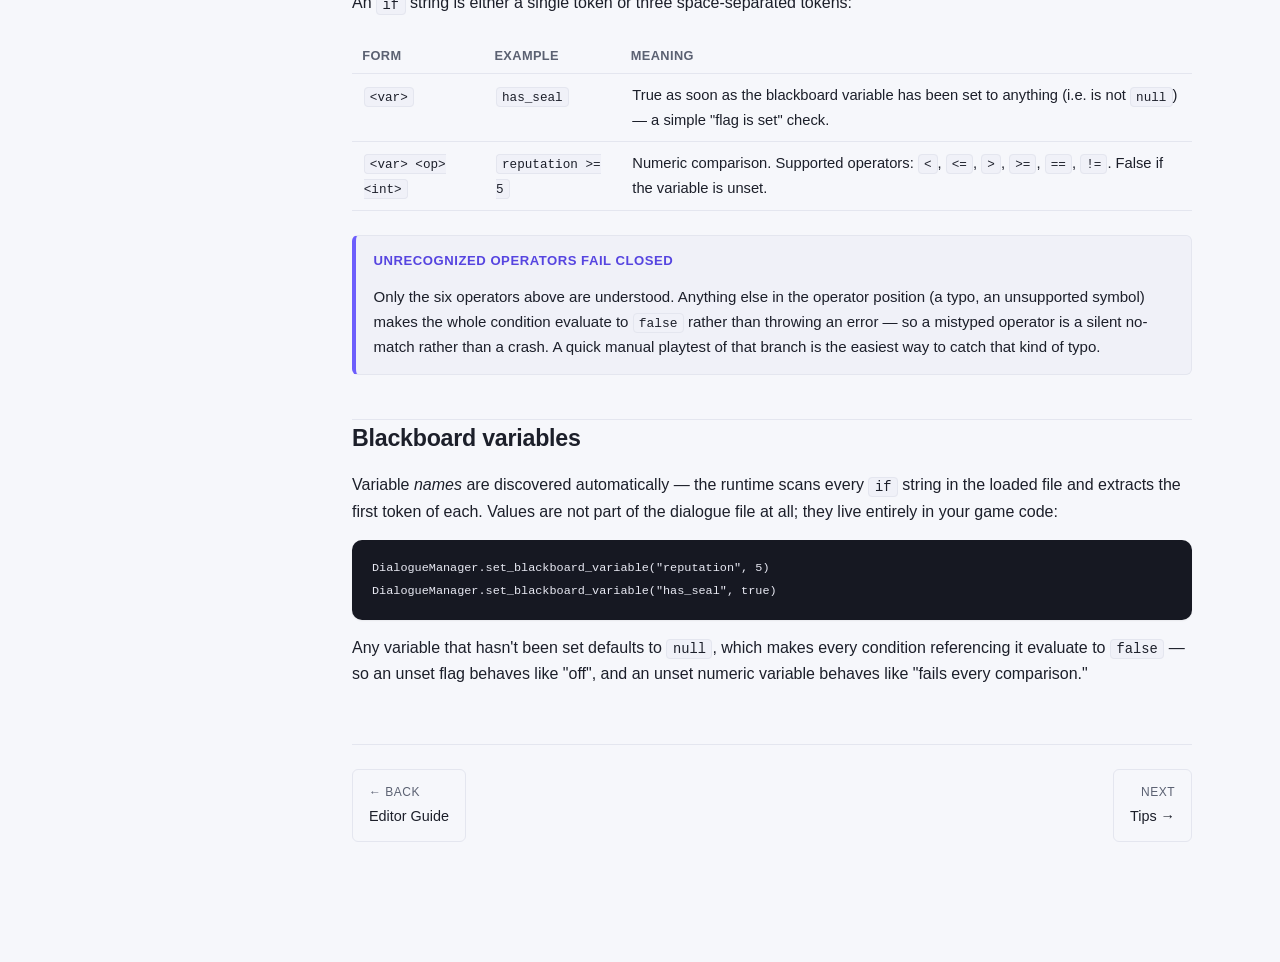
==== commit f33d9fea: "update update" ====
--- a/dialogue-format.html
+++ b/dialogue-format.html
@@ -23,7 +23,6 @@
       <li><a href="tips.html">Tips</a></li>
       <li><a href="integration.html">Integration</a></li>
       <li><a href="scripting.html">Scripting</a></li>
-      <li><a href="exporting.html">Exporting</a></li>
       <li><a href="licensing.html">Licensing</a></li>
     </ul>
     <div class="sidebar-footer">Godot 4.6</div>
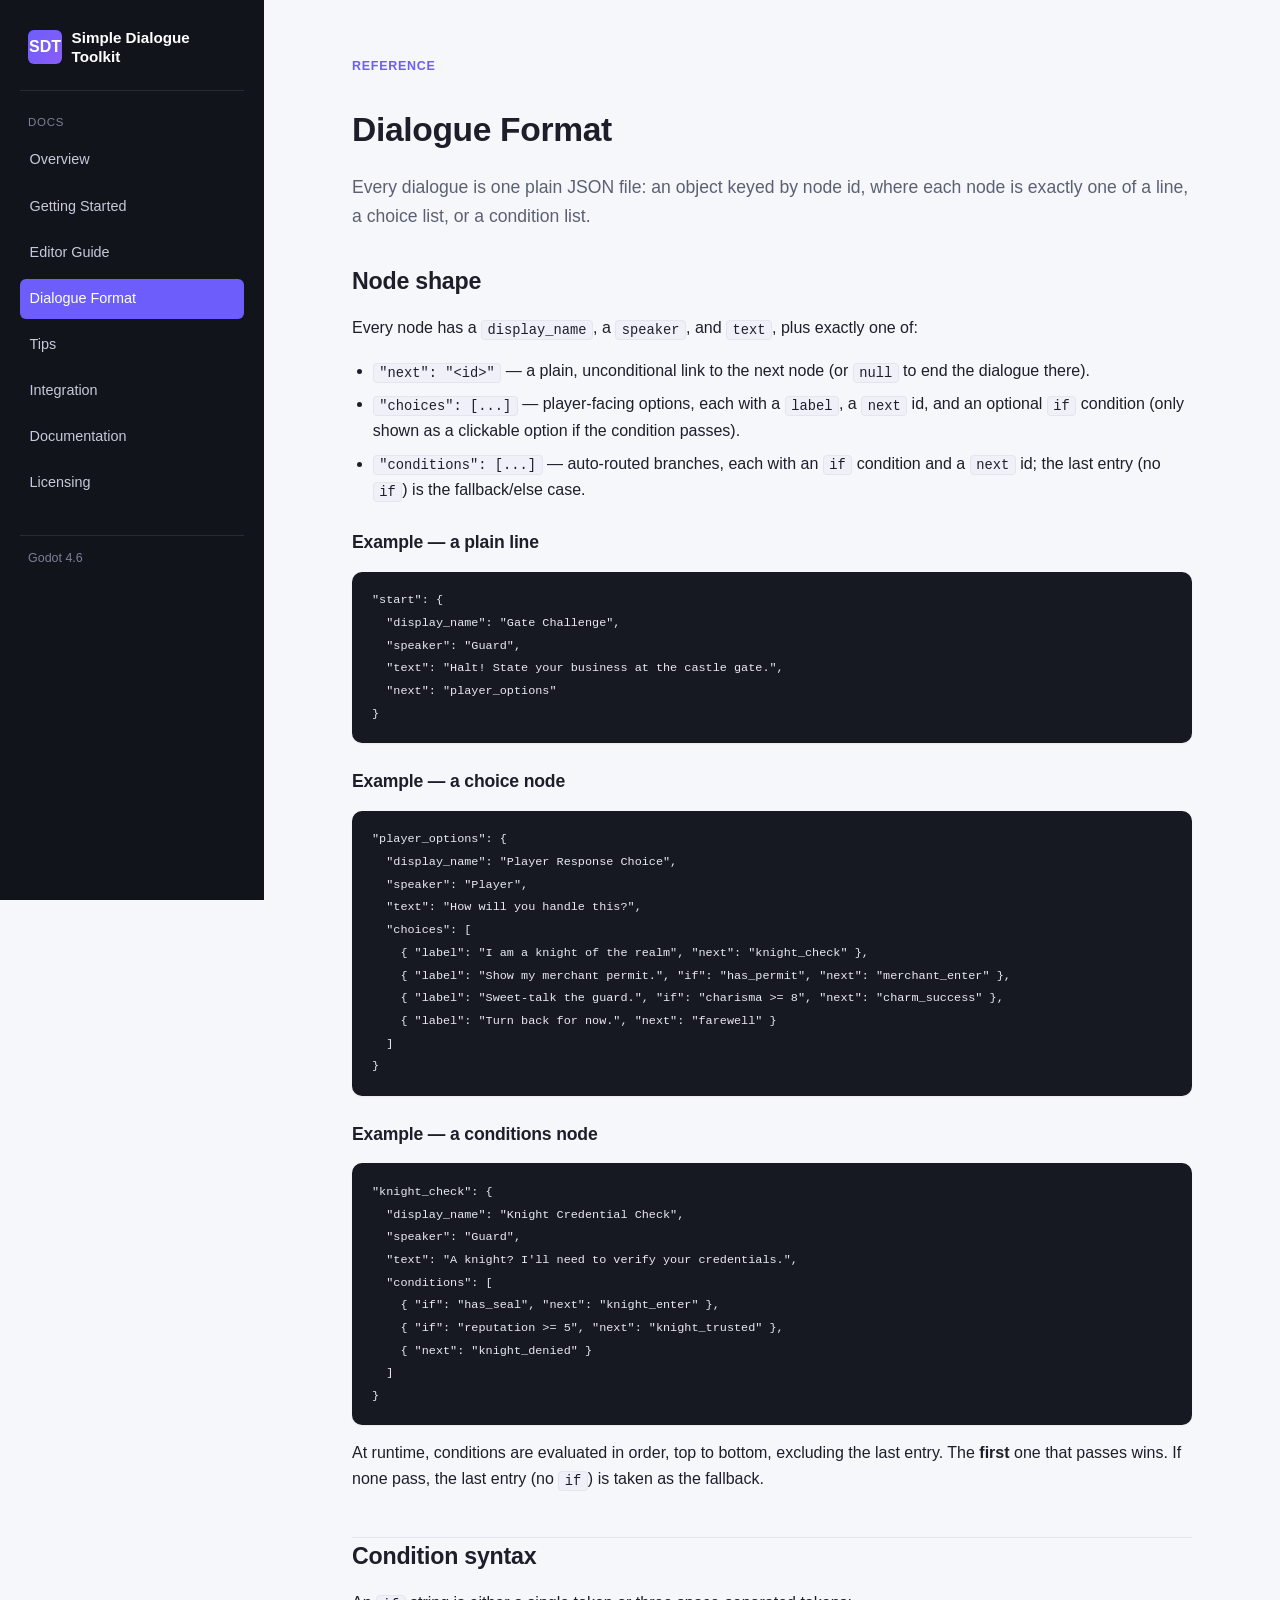
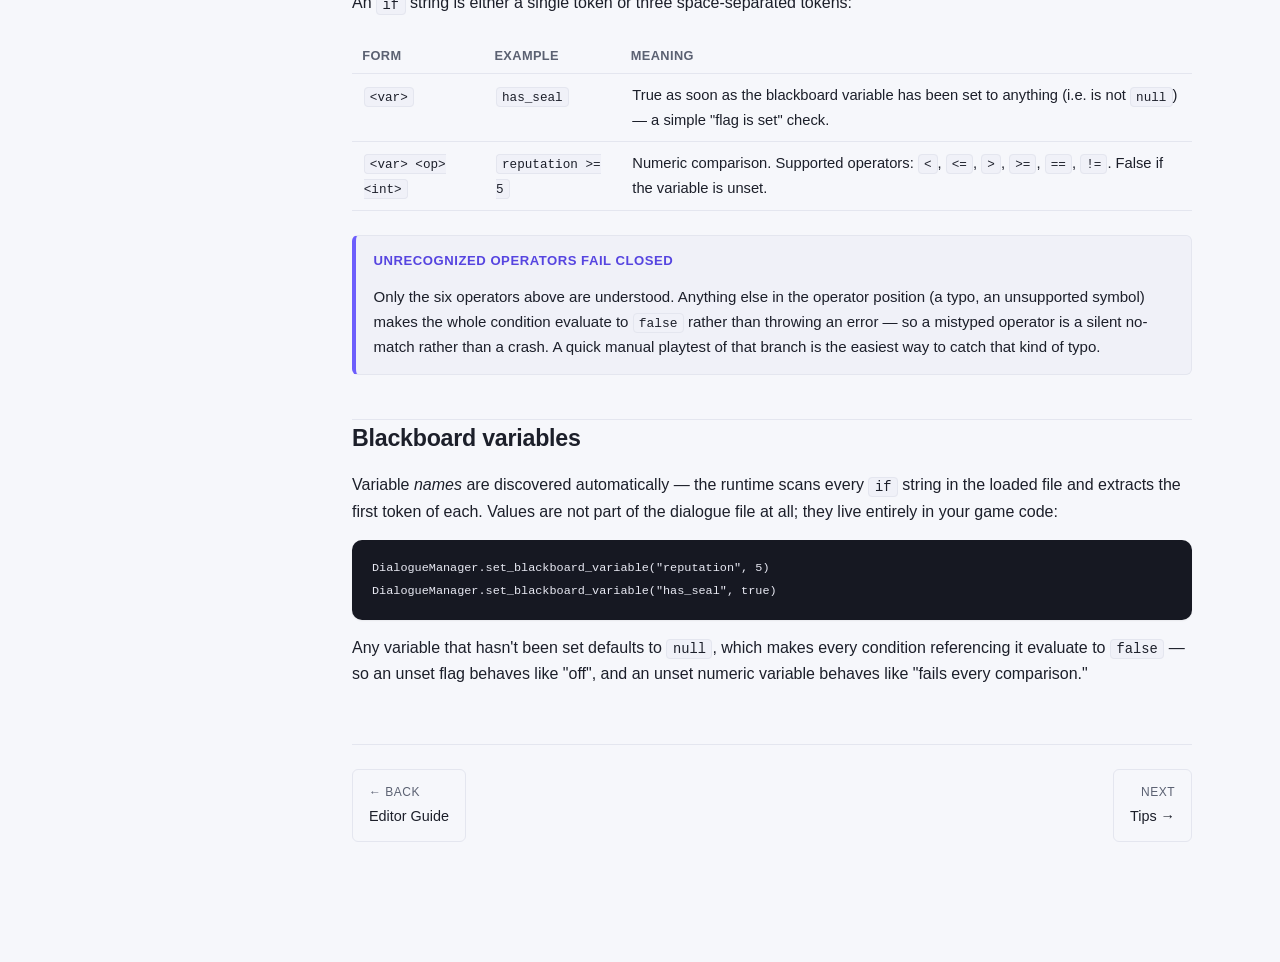
==== commit 166fffae: "update update" ====
--- a/dialogue-format.html
+++ b/dialogue-format.html
@@ -22,7 +22,7 @@
       <li><a href="dialogue-format.html">Dialogue Format</a></li>
       <li><a href="tips.html">Tips</a></li>
       <li><a href="integration.html">Integration</a></li>
-      <li><a href="scripting.html">Scripting</a></li>
+      <li><a href="scripting.html">Documentation</a></li>
       <li><a href="licensing.html">Licensing</a></li>
     </ul>
     <div class="sidebar-footer">Godot 4.6</div>
